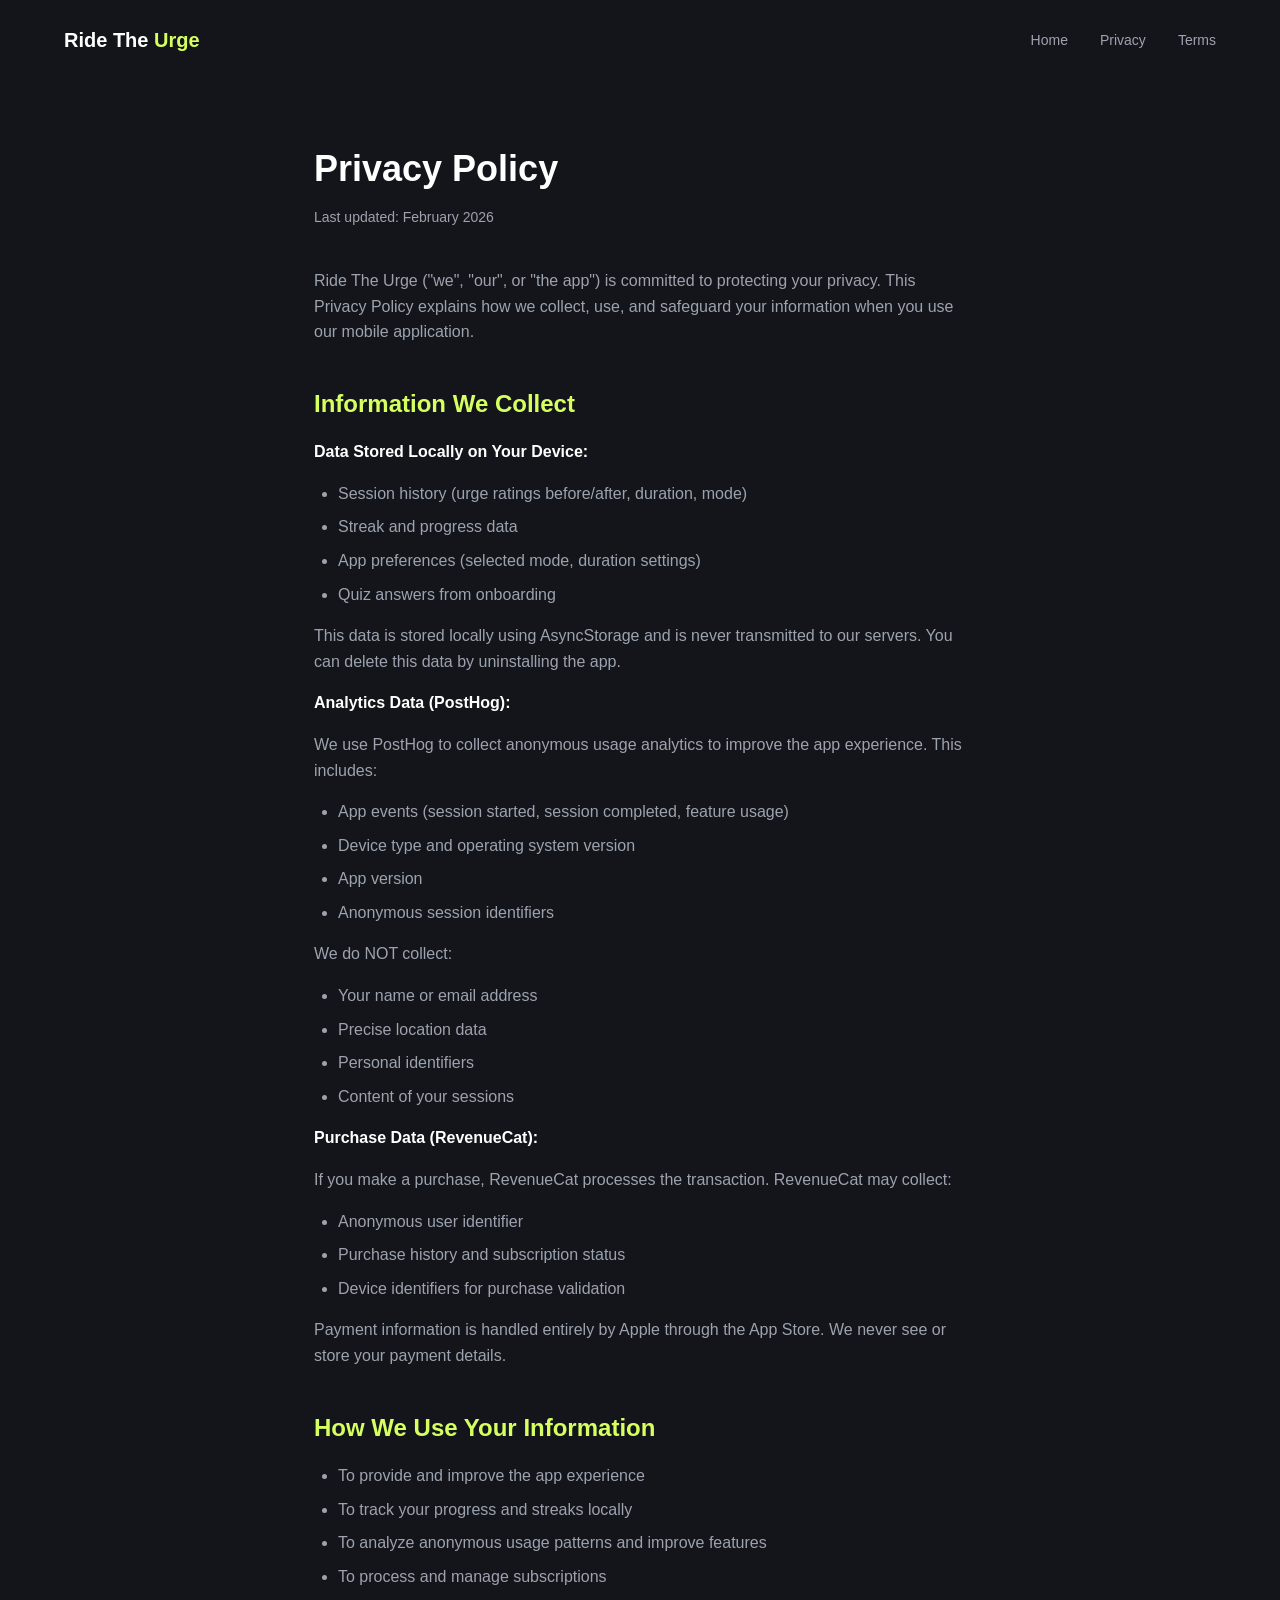
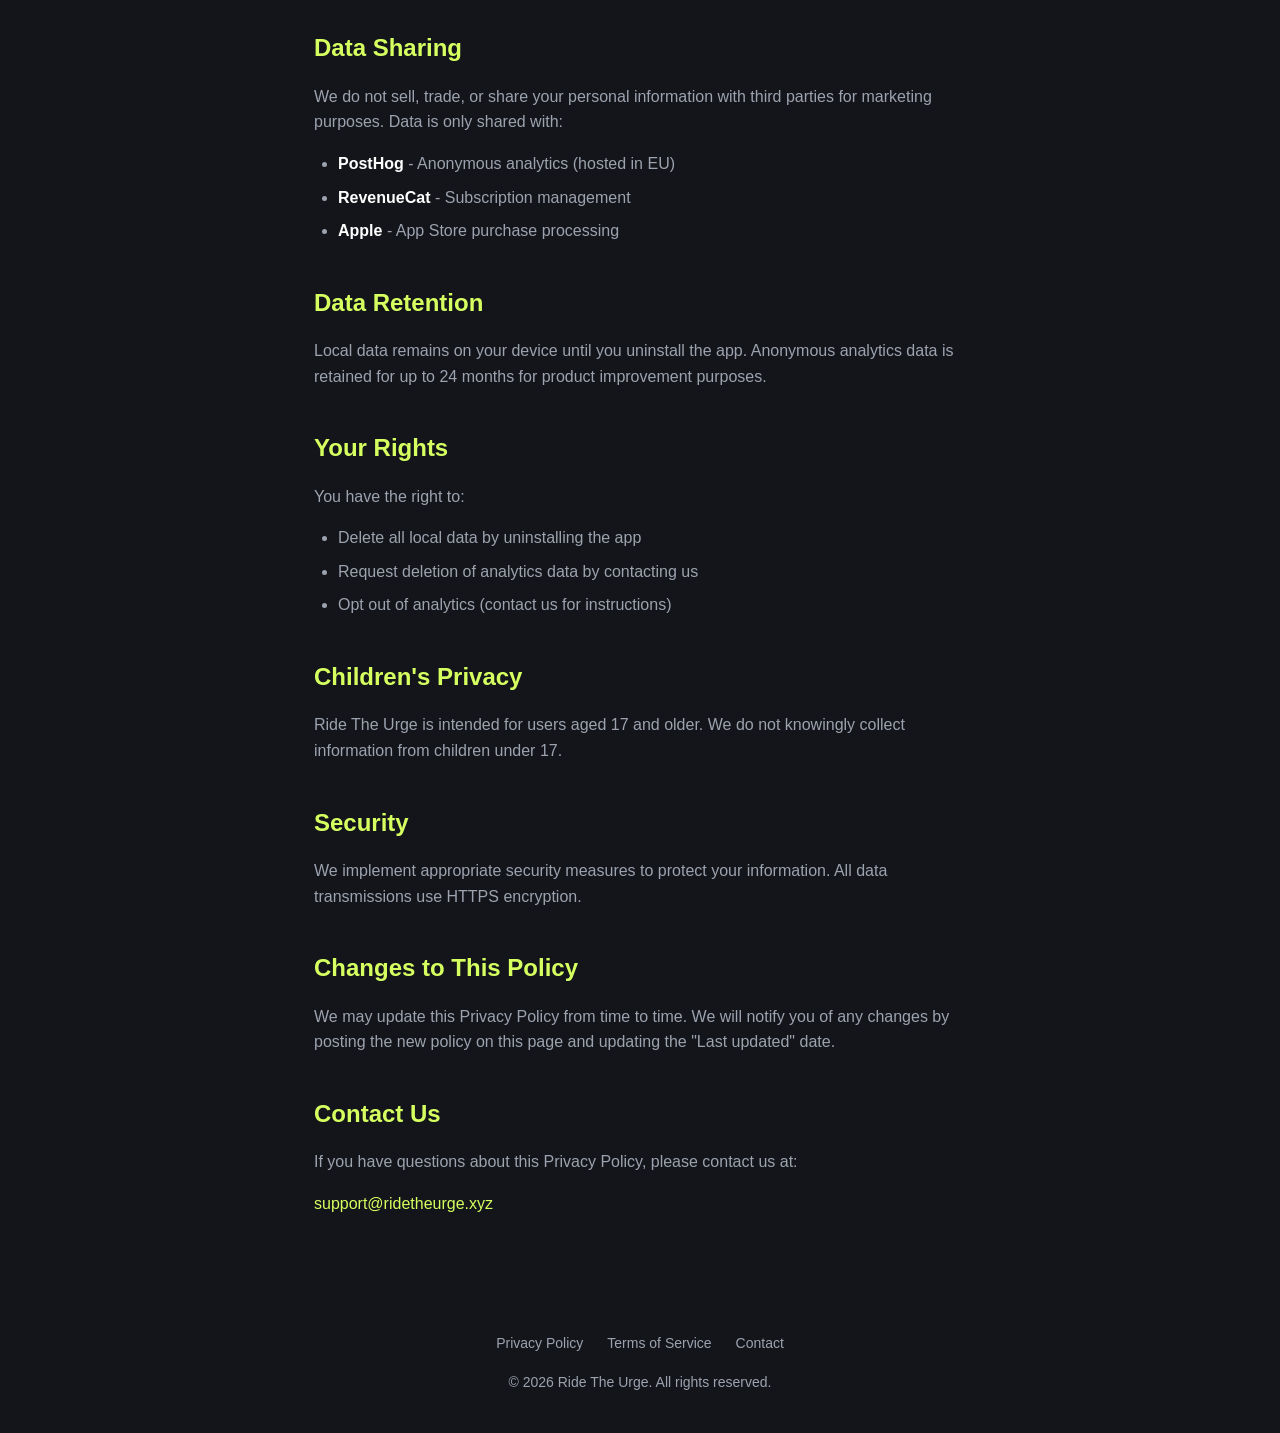
==== privacy.html @ 0838646e "Initial website" ====
<!DOCTYPE html>
<html lang="en">
<head>
  <meta charset="UTF-8">
  <meta name="viewport" content="width=device-width, initial-scale=1.0">
  <title>Privacy Policy - Ride The Urge</title>
  <meta name="description" content="Privacy Policy for Ride The Urge mobile application.">
  <link rel="stylesheet" href="style.css">
  <link rel="icon" type="image/png" href="favicon.png">
</head>
<body>
  <nav>
    <a href="index.html" class="logo">Ride The <span>Urge</span></a>
    <ul>
      <li><a href="index.html">Home</a></li>
      <li><a href="privacy.html">Privacy</a></li>
      <li><a href="terms.html">Terms</a></li>
    </ul>
  </nav>

  <section class="legal">
    <h1>Privacy Policy</h1>
    <p class="updated">Last updated: February 2026</p>

    <p>Ride The Urge ("we", "our", or "the app") is committed to protecting your privacy. This Privacy Policy explains how we collect, use, and safeguard your information when you use our mobile application.</p>

    <h2>Information We Collect</h2>

    <p><strong>Data Stored Locally on Your Device:</strong></p>
    <ul>
      <li>Session history (urge ratings before/after, duration, mode)</li>
      <li>Streak and progress data</li>
      <li>App preferences (selected mode, duration settings)</li>
      <li>Quiz answers from onboarding</li>
    </ul>
    <p>This data is stored locally using AsyncStorage and is never transmitted to our servers. You can delete this data by uninstalling the app.</p>

    <p><strong>Analytics Data (PostHog):</strong></p>
    <p>We use PostHog to collect anonymous usage analytics to improve the app experience. This includes:</p>
    <ul>
      <li>App events (session started, session completed, feature usage)</li>
      <li>Device type and operating system version</li>
      <li>App version</li>
      <li>Anonymous session identifiers</li>
    </ul>
    <p>We do NOT collect:</p>
    <ul>
      <li>Your name or email address</li>
      <li>Precise location data</li>
      <li>Personal identifiers</li>
      <li>Content of your sessions</li>
    </ul>

    <p><strong>Purchase Data (RevenueCat):</strong></p>
    <p>If you make a purchase, RevenueCat processes the transaction. RevenueCat may collect:</p>
    <ul>
      <li>Anonymous user identifier</li>
      <li>Purchase history and subscription status</li>
      <li>Device identifiers for purchase validation</li>
    </ul>
    <p>Payment information is handled entirely by Apple through the App Store. We never see or store your payment details.</p>

    <h2>How We Use Your Information</h2>
    <ul>
      <li>To provide and improve the app experience</li>
      <li>To track your progress and streaks locally</li>
      <li>To analyze anonymous usage patterns and improve features</li>
      <li>To process and manage subscriptions</li>
    </ul>

    <h2>Data Sharing</h2>
    <p>We do not sell, trade, or share your personal information with third parties for marketing purposes. Data is only shared with:</p>
    <ul>
      <li><strong>PostHog</strong> - Anonymous analytics (hosted in EU)</li>
      <li><strong>RevenueCat</strong> - Subscription management</li>
      <li><strong>Apple</strong> - App Store purchase processing</li>
    </ul>

    <h2>Data Retention</h2>
    <p>Local data remains on your device until you uninstall the app. Anonymous analytics data is retained for up to 24 months for product improvement purposes.</p>

    <h2>Your Rights</h2>
    <p>You have the right to:</p>
    <ul>
      <li>Delete all local data by uninstalling the app</li>
      <li>Request deletion of analytics data by contacting us</li>
      <li>Opt out of analytics (contact us for instructions)</li>
    </ul>

    <h2>Children's Privacy</h2>
    <p>Ride The Urge is intended for users aged 17 and older. We do not knowingly collect information from children under 17.</p>

    <h2>Security</h2>
    <p>We implement appropriate security measures to protect your information. All data transmissions use HTTPS encryption.</p>

    <h2>Changes to This Policy</h2>
    <p>We may update this Privacy Policy from time to time. We will notify you of any changes by posting the new policy on this page and updating the "Last updated" date.</p>

    <h2>Contact Us</h2>
    <p>If you have questions about this Privacy Policy, please contact us at:</p>
    <p><a href="mailto:support@ridetheurge.xyz">support@ridetheurge.xyz</a></p>
  </section>

  <footer>
    <div class="links">
      <a href="privacy.html">Privacy Policy</a>
      <a href="terms.html">Terms of Service</a>
      <a href="mailto:support@ridetheurge.xyz">Contact</a>
    </div>
    <p>&copy; 2026 Ride The Urge. All rights reserved.</p>
  </footer>
</body>
</html>
---- style.css ----
* {
  margin: 0;
  padding: 0;
  box-sizing: border-box;
}

:root {
  --bg: #13151A;
  --surface: #1E2028;
  --surface-light: #2D2E37;
  --text: #FFFFFF;
  --text-secondary: #9CA3AF;
  --primary: #D6FF60;
  --primary-fg: #13151A;
}

body {
  font-family: -apple-system, BlinkMacSystemFont, 'Segoe UI', Roboto, Oxygen, Ubuntu, sans-serif;
  background-color: var(--bg);
  color: var(--text);
  line-height: 1.6;
  min-height: 100vh;
}

a {
  color: var(--primary);
  text-decoration: none;
}

a:hover {
  text-decoration: underline;
}

.container {
  max-width: 800px;
  margin: 0 auto;
  padding: 40px 24px;
}

/* Navigation */
nav {
  display: flex;
  justify-content: space-between;
  align-items: center;
  padding: 24px;
  max-width: 1200px;
  margin: 0 auto;
}

.logo {
  font-size: 20px;
  font-weight: 700;
  color: var(--text);
}

.logo span {
  color: var(--primary);
}

nav ul {
  display: flex;
  list-style: none;
  gap: 32px;
}

nav ul a {
  color: var(--text-secondary);
  font-size: 14px;
  transition: color 0.2s;
}

nav ul a:hover {
  color: var(--text);
  text-decoration: none;
}

/* Hero Section */
.hero {
  text-align: center;
  padding: 80px 24px 60px;
  max-width: 700px;
  margin: 0 auto;
}

.hero h1 {
  font-size: 48px;
  font-weight: 700;
  margin-bottom: 24px;
  line-height: 1.2;
}

.hero h1 span {
  color: var(--primary);
}

.hero p {
  font-size: 20px;
  color: var(--text-secondary);
  margin-bottom: 40px;
}

.cta-button {
  display: inline-block;
  background-color: var(--primary);
  color: var(--primary-fg);
  padding: 16px 40px;
  border-radius: 100px;
  font-size: 18px;
  font-weight: 600;
  transition: transform 0.2s, box-shadow 0.2s;
}

.cta-button:hover {
  transform: translateY(-2px);
  box-shadow: 0 8px 30px rgba(214, 255, 96, 0.3);
  text-decoration: none;
}

/* Features */
.features {
  padding: 60px 24px;
  max-width: 900px;
  margin: 0 auto;
}

.features h2 {
  text-align: center;
  font-size: 32px;
  margin-bottom: 48px;
}

.features-grid {
  display: grid;
  grid-template-columns: repeat(auto-fit, minmax(250px, 1fr));
  gap: 24px;
}

.feature-card {
  background: var(--surface);
  border-radius: 16px;
  padding: 32px;
}

.feature-icon {
  font-size: 32px;
  margin-bottom: 16px;
}

.feature-card h3 {
  font-size: 20px;
  margin-bottom: 12px;
}

.feature-card p {
  color: var(--text-secondary);
  font-size: 15px;
}

/* How it works */
.how-it-works {
  padding: 60px 24px;
  max-width: 700px;
  margin: 0 auto;
  text-align: center;
}

.how-it-works h2 {
  font-size: 32px;
  margin-bottom: 16px;
}

.how-it-works > p {
  color: var(--text-secondary);
  margin-bottom: 48px;
  font-size: 18px;
}

.steps {
  display: flex;
  flex-direction: column;
  gap: 24px;
}

.step {
  display: flex;
  align-items: center;
  gap: 24px;
  text-align: left;
  background: var(--surface);
  padding: 24px;
  border-radius: 16px;
}

.step-number {
  width: 48px;
  height: 48px;
  background: var(--primary);
  color: var(--primary-fg);
  border-radius: 50%;
  display: flex;
  align-items: center;
  justify-content: center;
  font-weight: 700;
  font-size: 20px;
  flex-shrink: 0;
}

.step h3 {
  font-size: 18px;
  margin-bottom: 4px;
}

.step p {
  color: var(--text-secondary);
  font-size: 14px;
}

/* CTA Section */
.cta-section {
  text-align: center;
  padding: 80px 24px;
  background: var(--surface);
  margin-top: 60px;
}

.cta-section h2 {
  font-size: 36px;
  margin-bottom: 16px;
}

.cta-section p {
  color: var(--text-secondary);
  margin-bottom: 32px;
  font-size: 18px;
}

/* Footer */
footer {
  padding: 40px 24px;
  text-align: center;
  color: var(--text-secondary);
  font-size: 14px;
}

footer .links {
  margin-bottom: 16px;
  display: flex;
  justify-content: center;
  gap: 24px;
}

footer .links a {
  color: var(--text-secondary);
}

footer .links a:hover {
  color: var(--text);
}

/* Legal Pages */
.legal {
  padding: 60px 24px;
  max-width: 700px;
  margin: 0 auto;
}

.legal h1 {
  font-size: 36px;
  margin-bottom: 8px;
}

.legal .updated {
  color: var(--text-secondary);
  margin-bottom: 40px;
  font-size: 14px;
}

.legal h2 {
  font-size: 24px;
  margin-top: 40px;
  margin-bottom: 16px;
  color: var(--primary);
}

.legal p, .legal ul {
  color: var(--text-secondary);
  margin-bottom: 16px;
}

.legal ul {
  padding-left: 24px;
}

.legal li {
  margin-bottom: 8px;
}

.legal strong {
  color: var(--text);
}

/* Responsive */
@media (max-width: 600px) {
  .hero h1 {
    font-size: 32px;
  }

  .hero p {
    font-size: 16px;
  }

  nav ul {
    gap: 16px;
  }

  nav ul a {
    font-size: 12px;
  }

  .features h2, .how-it-works h2, .cta-section h2 {
    font-size: 24px;
  }
}
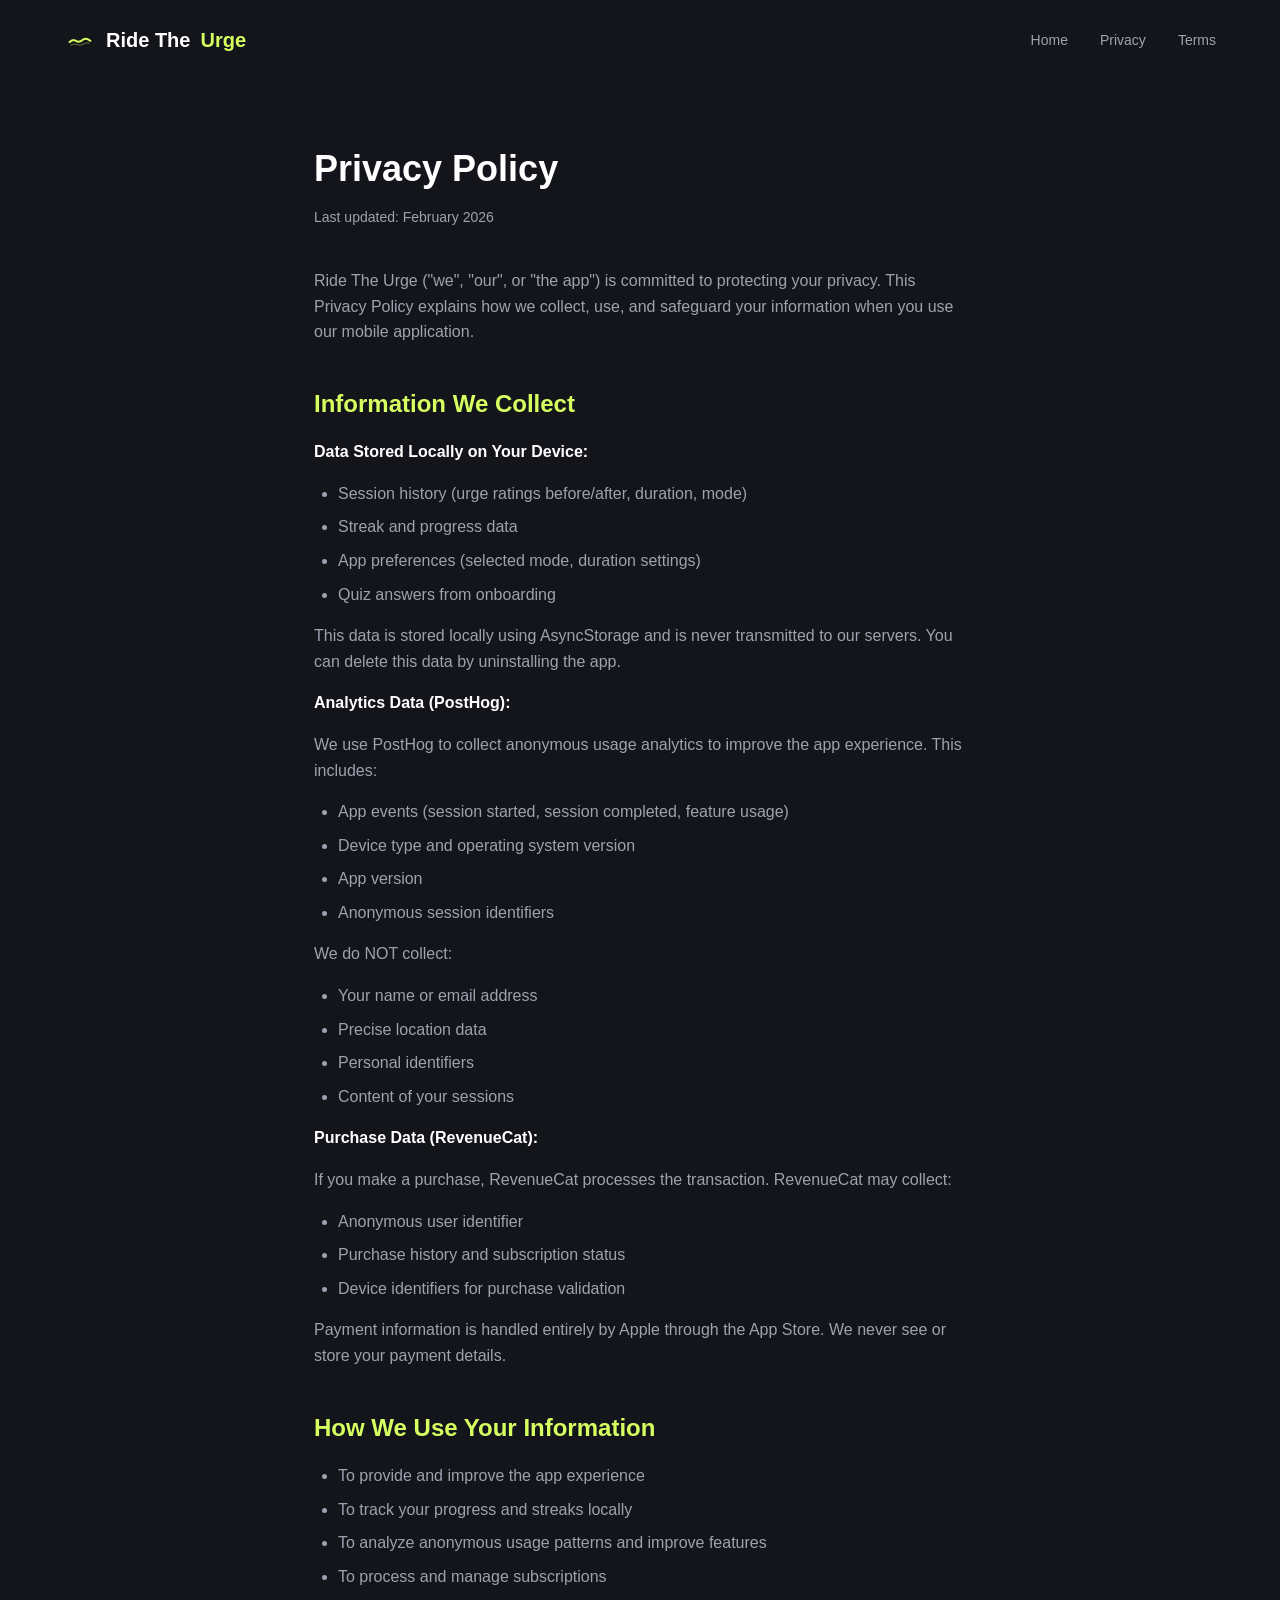
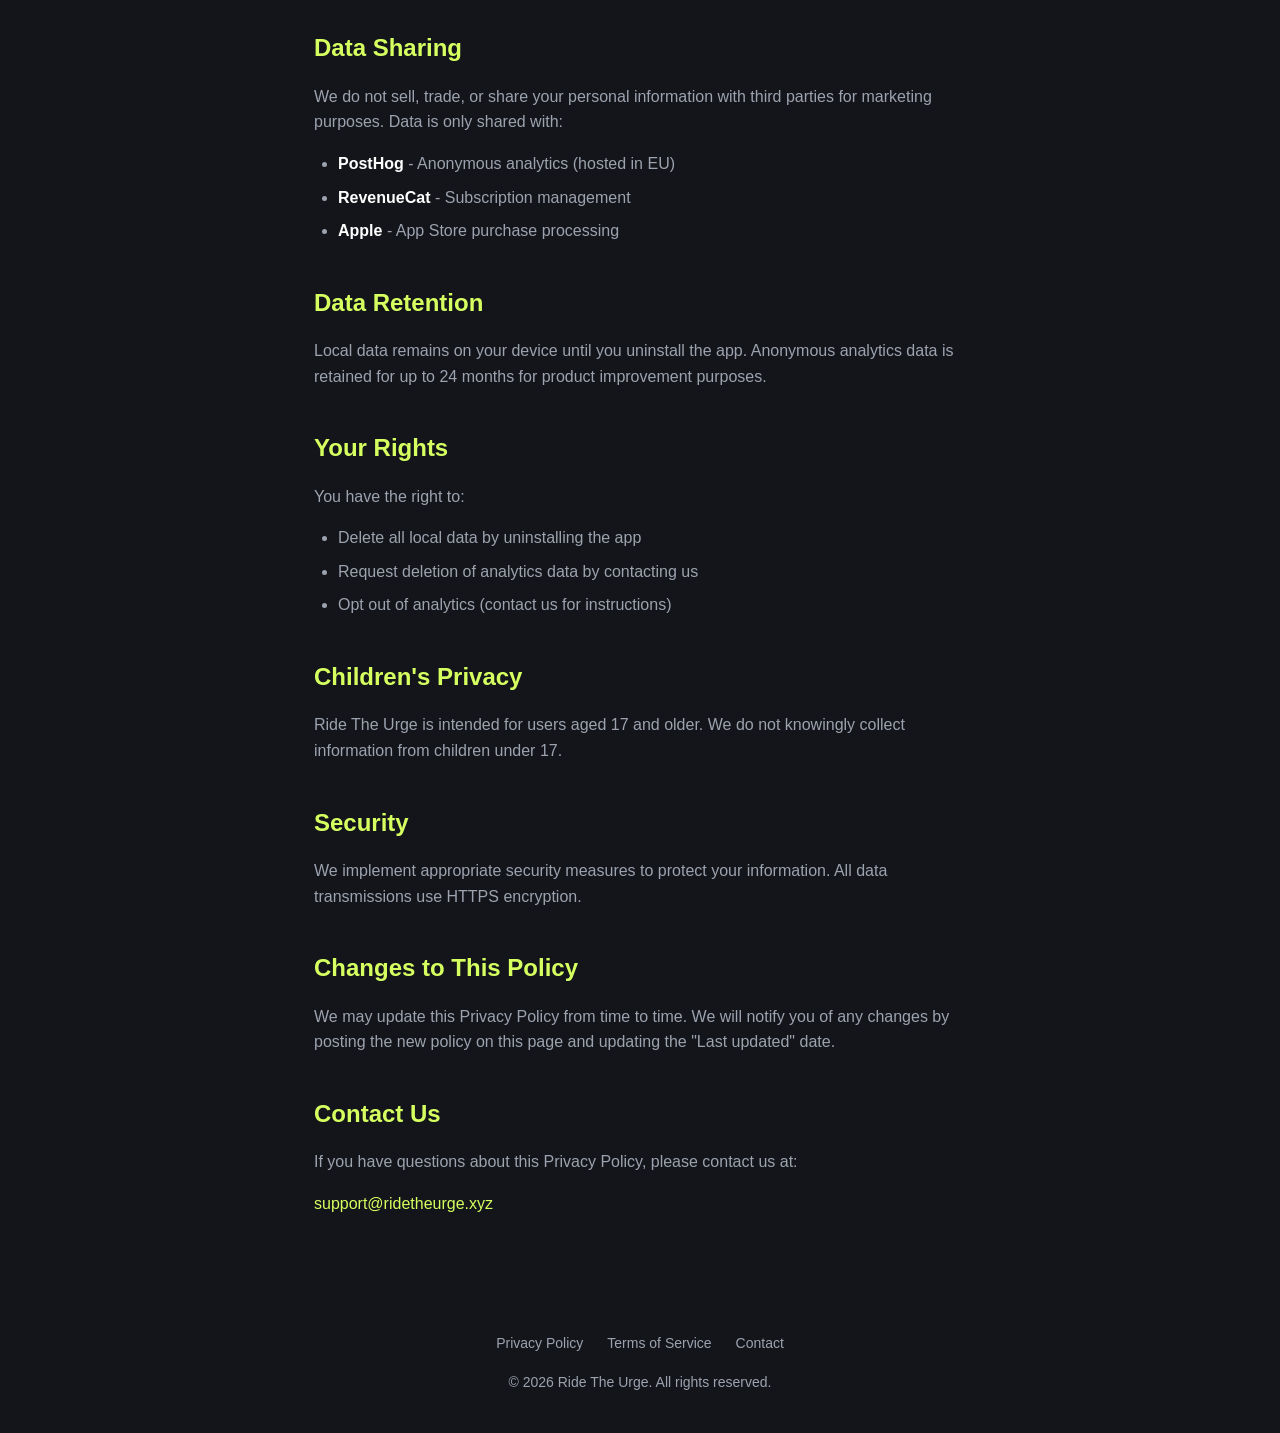
==== commit 88a6e061: "Add app logo to website" ====
--- a/privacy.html
+++ b/privacy.html
@@ -10,7 +10,7 @@
 </head>
 <body>
   <nav>
-    <a href="index.html" class="logo">Ride The <span>Urge</span></a>
+    <a href="index.html" class="logo"><img src="favicon.png" alt="Logo" class="logo-icon">Ride The <span>Urge</span></a>
     <ul>
       <li><a href="index.html">Home</a></li>
       <li><a href="privacy.html">Privacy</a></li>
--- a/style.css
+++ b/style.css
@@ -51,6 +51,15 @@
   font-size: 20px;
   font-weight: 700;
   color: var(--text);
+  display: flex;
+  align-items: center;
+  gap: 10px;
+}
+
+.logo-icon {
+  width: 32px;
+  height: 32px;
+  border-radius: 8px;
 }
 
 .logo span {
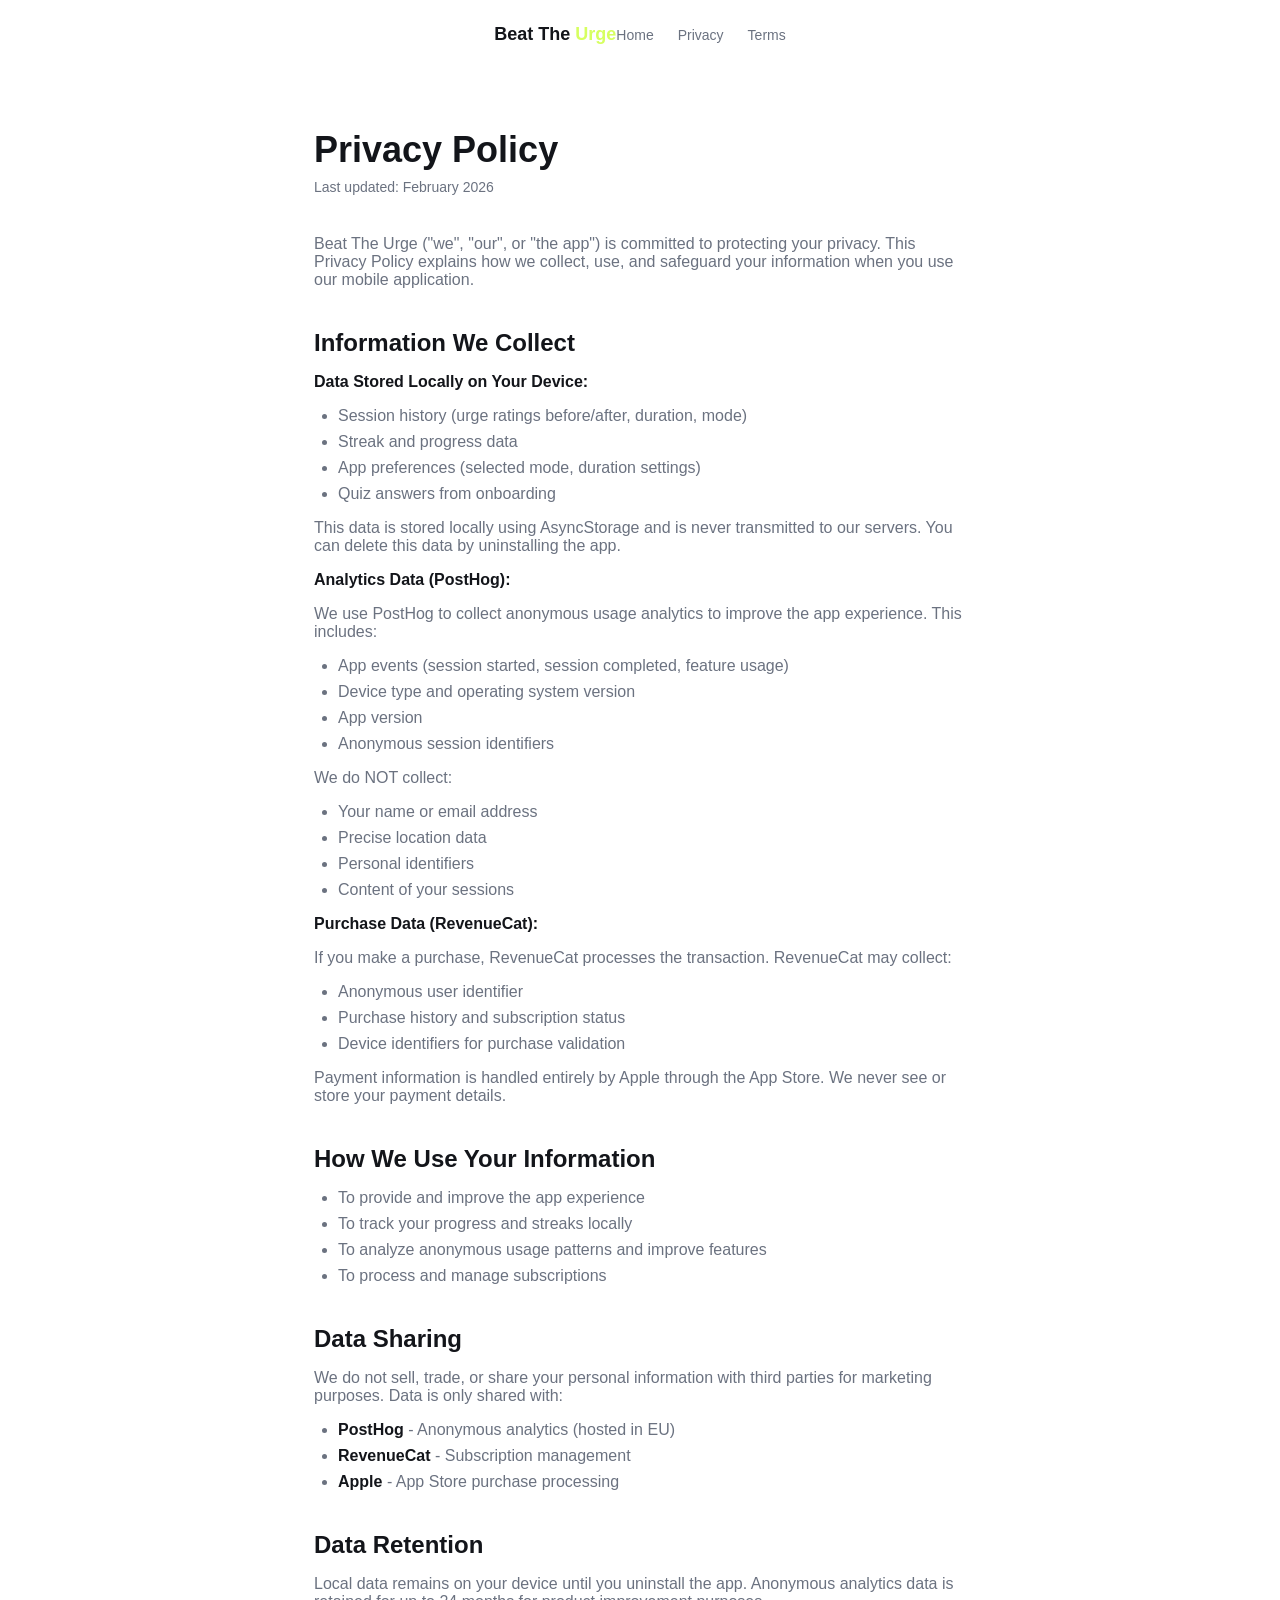
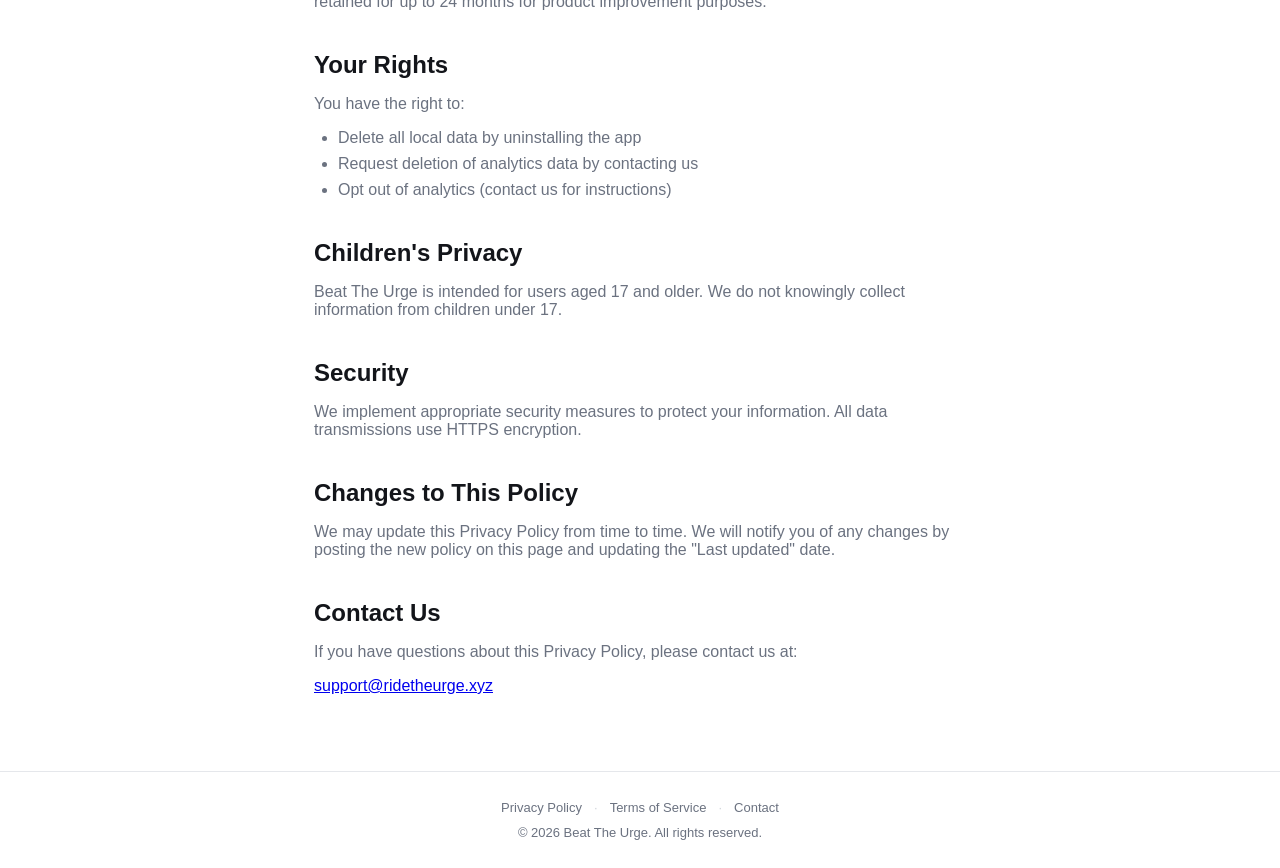
==== commit d07734c2: "Remove lime block, restore terms.html, fix legal pages branding - Remove lime background block behin" ====
--- a/privacy.html
+++ b/privacy.html
@@ -3,26 +3,26 @@
 <head>
   <meta charset="UTF-8">
   <meta name="viewport" content="width=device-width, initial-scale=1.0">
-  <title>Privacy Policy - Ride The Urge</title>
-  <meta name="description" content="Privacy Policy for Ride The Urge mobile application.">
+  <title>Privacy Policy - Beat The Urge</title>
+  <meta name="description" content="Privacy Policy for Beat The Urge mobile application.">
   <link rel="stylesheet" href="style.css">
   <link rel="icon" type="image/png" href="favicon.png">
 </head>
 <body>
-  <nav>
-    <a href="index.html" class="logo"><img src="favicon.png" alt="Logo" class="logo-icon">Ride The <span>Urge</span></a>
-    <ul>
-      <li><a href="index.html">Home</a></li>
-      <li><a href="privacy.html">Privacy</a></li>
-      <li><a href="terms.html">Terms</a></li>
-    </ul>
+  <nav class="legal-nav">
+    <a href="index.html" class="logo">Beat The <span>Urge</span></a>
+    <div class="nav-links">
+      <a href="index.html">Home</a>
+      <a href="privacy.html">Privacy</a>
+      <a href="terms.html">Terms</a>
+    </div>
   </nav>
 
   <section class="legal">
     <h1>Privacy Policy</h1>
     <p class="updated">Last updated: February 2026</p>
 
-    <p>Ride The Urge ("we", "our", or "the app") is committed to protecting your privacy. This Privacy Policy explains how we collect, use, and safeguard your information when you use our mobile application.</p>
+    <p>Beat The Urge ("we", "our", or "the app") is committed to protecting your privacy. This Privacy Policy explains how we collect, use, and safeguard your information when you use our mobile application.</p>
 
     <h2>Information We Collect</h2>
 
@@ -88,7 +88,7 @@
     </ul>
 
     <h2>Children's Privacy</h2>
-    <p>Ride The Urge is intended for users aged 17 and older. We do not knowingly collect information from children under 17.</p>
+    <p>Beat The Urge is intended for users aged 17 and older. We do not knowingly collect information from children under 17.</p>
 
     <h2>Security</h2>
     <p>We implement appropriate security measures to protect your information. All data transmissions use HTTPS encryption.</p>
@@ -102,12 +102,14 @@
   </section>
 
   <footer>
-    <div class="links">
+    <div class="footer-links">
       <a href="privacy.html">Privacy Policy</a>
+      <span class="dot">&middot;</span>
       <a href="terms.html">Terms of Service</a>
+      <span class="dot">&middot;</span>
       <a href="mailto:support@ridetheurge.xyz">Contact</a>
     </div>
-    <p>&copy; 2026 Ride The Urge. All rights reserved.</p>
+    <p>&copy; 2026 Beat The Urge. All rights reserved.</p>
   </footer>
 </body>
 </html>
--- a/style.css
+++ b/style.css
@@ -5,264 +5,220 @@
 }
 
 :root {
-  --bg: #13151A;
-  --surface: #1E2028;
-  --surface-light: #2D2E37;
-  --text: #FFFFFF;
-  --text-secondary: #9CA3AF;
+  --bg: #FFFFFF;
+  --text: #13151A;
+  --text-secondary: #6B7280;
   --primary: #D6FF60;
   --primary-fg: #13151A;
+  --app-bg: #13151A;
 }
 
 body {
-  font-family: -apple-system, BlinkMacSystemFont, 'Segoe UI', Roboto, Oxygen, Ubuntu, sans-serif;
+  font-family: -apple-system, BlinkMacSystemFont, 'SF Pro Display', 'Segoe UI', Roboto, sans-serif;
   background-color: var(--bg);
   color: var(--text);
-  line-height: 1.6;
   min-height: 100vh;
-}
-
-a {
+  display: flex;
+  flex-direction: column;
+}
+
+/* Hero — full viewport, two columns */
+.hero {
+  flex: 1;
+  display: flex;
+  align-items: center;
+  justify-content: space-between;
+  padding: 80px 0 80px 80px;
+  gap: 60px;
+  max-width: 100%;
+  margin: 0 auto;
+  min-height: calc(100vh - 80px);
+  overflow: hidden;
+}
+
+.hero-content {
+  flex: 1;
+  max-width: 540px;
+}
+
+.hero-content h1 {
+  font-size: 76px;
+  font-weight: 700;
+  line-height: 1.05;
+  letter-spacing: -2px;
+  margin-bottom: 28px;
+  color: var(--text);
+}
+
+.hero-content h1 span {
   color: var(--primary);
+}
+
+.subtitle {
+  font-size: 21px;
+  color: var(--text-secondary);
+  line-height: 1.5;
+  margin-bottom: 44px;
+  max-width: 380px;
+}
+
+.app-store-badge img {
+  height: 52px;
+  transition: transform 0.2s;
+  border-radius: 0;
+}
+
+.app-store-badge:hover img {
+  transform: translateY(-2px);
+}
+
+/* Phone mockup — right side, no background block */
+.hero-phone {
+  position: relative;
+  flex-shrink: 0;
+  margin-right: 80px;
+}
+
+.phone-bg {
+  display: none;
+}
+
+.phone-frame {
+  position: relative;
+  width: 280px;
+  height: 570px;
+  background: var(--app-bg);
+  border-radius: 40px;
+  overflow: hidden;
+  box-shadow: 0 30px 80px rgba(0, 0, 0, 0.18);
+  border: 6px solid #2a2a2a;
+}
+
+.phone-screenshot {
+  width: 100%;
+  height: 100%;
+  object-fit: cover;
+}
+
+/* Footer */
+footer {
+  padding: 28px 24px;
+  text-align: center;
+  color: var(--text-secondary);
+  font-size: 13px;
+  border-top: 1px solid #E5E7EB;
+}
+
+.footer-links {
+  margin-bottom: 10px;
+  display: flex;
+  justify-content: center;
+  align-items: center;
+  gap: 12px;
+}
+
+.footer-links a {
+  color: var(--text-secondary);
   text-decoration: none;
-}
-
-a:hover {
-  text-decoration: underline;
-}
-
-.container {
+  transition: color 0.2s;
+}
+
+.footer-links a:hover {
+  color: var(--text);
+}
+
+.dot {
+  color: #D1D5DB;
+}
+
+/* Responsive */
+@media (max-width: 900px) {
+  .hero {
+    flex-direction: column;
+    padding: 60px 32px;
+    gap: 60px;
+    text-align: center;
+    min-height: auto;
+  }
+
+  .hero-content {
+    max-width: 100%;
+  }
+
+  .hero-content h1 {
+    font-size: 48px;
+    letter-spacing: -1px;
+  }
+
+  .subtitle {
+    max-width: 100%;
+    margin-left: auto;
+    margin-right: auto;
+  }
+
+  .hero-phone {
+    margin-right: 0;
+  }
+
+  .phone-frame {
+    width: 240px;
+    height: 490px;
+  }
+}
+
+@media (max-width: 480px) {
+  .hero {
+    padding: 40px 20px;
+    gap: 40px;
+  }
+
+  .hero-content h1 {
+    font-size: 38px;
+  }
+
+  .subtitle {
+    font-size: 17px;
+  }
+
+  .phone-frame {
+    width: 220px;
+    height: 450px;
+  }
+}
+
+/* Legal nav */
+.legal-nav {
+  display: flex;
+  justify-content: space-between;
+  align-items: center;
+  padding: 24px 40px;
   max-width: 800px;
   margin: 0 auto;
-  padding: 40px 24px;
-}
-
-/* Navigation */
-nav {
-  display: flex;
-  justify-content: space-between;
-  align-items: center;
-  padding: 24px;
-  max-width: 1200px;
-  margin: 0 auto;
-}
-
-.logo {
-  font-size: 20px;
+}
+
+.legal-nav .logo {
+  font-size: 18px;
   font-weight: 700;
   color: var(--text);
-  display: flex;
-  align-items: center;
-  gap: 10px;
-}
-
-.logo-icon {
-  width: 32px;
-  height: 32px;
-  border-radius: 8px;
-}
-
-.logo span {
+  text-decoration: none;
+}
+
+.legal-nav .logo span {
   color: var(--primary);
 }
 
-nav ul {
-  display: flex;
-  list-style: none;
-  gap: 32px;
-}
-
-nav ul a {
-  color: var(--text-secondary);
+.nav-links {
+  display: flex;
+  gap: 24px;
+}
+
+.nav-links a {
+  color: var(--text-secondary);
+  text-decoration: none;
   font-size: 14px;
-  transition: color 0.2s;
-}
-
-nav ul a:hover {
-  color: var(--text);
-  text-decoration: none;
-}
-
-/* Hero Section */
-.hero {
-  text-align: center;
-  padding: 80px 24px 60px;
-  max-width: 700px;
-  margin: 0 auto;
-}
-
-.hero h1 {
-  font-size: 48px;
-  font-weight: 700;
-  margin-bottom: 24px;
-  line-height: 1.2;
-}
-
-.hero h1 span {
-  color: var(--primary);
-}
-
-.hero p {
-  font-size: 20px;
-  color: var(--text-secondary);
-  margin-bottom: 40px;
-}
-
-.cta-button {
-  display: inline-block;
-  background-color: var(--primary);
-  color: var(--primary-fg);
-  padding: 16px 40px;
-  border-radius: 100px;
-  font-size: 18px;
-  font-weight: 600;
-  transition: transform 0.2s, box-shadow 0.2s;
-}
-
-.cta-button:hover {
-  transform: translateY(-2px);
-  box-shadow: 0 8px 30px rgba(214, 255, 96, 0.3);
-  text-decoration: none;
-}
-
-/* Features */
-.features {
-  padding: 60px 24px;
-  max-width: 900px;
-  margin: 0 auto;
-}
-
-.features h2 {
-  text-align: center;
-  font-size: 32px;
-  margin-bottom: 48px;
-}
-
-.features-grid {
-  display: grid;
-  grid-template-columns: repeat(auto-fit, minmax(250px, 1fr));
-  gap: 24px;
-}
-
-.feature-card {
-  background: var(--surface);
-  border-radius: 16px;
-  padding: 32px;
-}
-
-.feature-icon {
-  font-size: 32px;
-  margin-bottom: 16px;
-}
-
-.feature-card h3 {
-  font-size: 20px;
-  margin-bottom: 12px;
-}
-
-.feature-card p {
-  color: var(--text-secondary);
-  font-size: 15px;
-}
-
-/* How it works */
-.how-it-works {
-  padding: 60px 24px;
-  max-width: 700px;
-  margin: 0 auto;
-  text-align: center;
-}
-
-.how-it-works h2 {
-  font-size: 32px;
-  margin-bottom: 16px;
-}
-
-.how-it-works > p {
-  color: var(--text-secondary);
-  margin-bottom: 48px;
-  font-size: 18px;
-}
-
-.steps {
-  display: flex;
-  flex-direction: column;
-  gap: 24px;
-}
-
-.step {
-  display: flex;
-  align-items: center;
-  gap: 24px;
-  text-align: left;
-  background: var(--surface);
-  padding: 24px;
-  border-radius: 16px;
-}
-
-.step-number {
-  width: 48px;
-  height: 48px;
-  background: var(--primary);
-  color: var(--primary-fg);
-  border-radius: 50%;
-  display: flex;
-  align-items: center;
-  justify-content: center;
-  font-weight: 700;
-  font-size: 20px;
-  flex-shrink: 0;
-}
-
-.step h3 {
-  font-size: 18px;
-  margin-bottom: 4px;
-}
-
-.step p {
-  color: var(--text-secondary);
-  font-size: 14px;
-}
-
-/* CTA Section */
-.cta-section {
-  text-align: center;
-  padding: 80px 24px;
-  background: var(--surface);
-  margin-top: 60px;
-}
-
-.cta-section h2 {
-  font-size: 36px;
-  margin-bottom: 16px;
-}
-
-.cta-section p {
-  color: var(--text-secondary);
-  margin-bottom: 32px;
-  font-size: 18px;
-}
-
-/* Footer */
-footer {
-  padding: 40px 24px;
-  text-align: center;
-  color: var(--text-secondary);
-  font-size: 14px;
-}
-
-footer .links {
-  margin-bottom: 16px;
-  display: flex;
-  justify-content: center;
-  gap: 24px;
-}
-
-footer .links a {
-  color: var(--text-secondary);
-}
-
-footer .links a:hover {
+}
+
+.nav-links a:hover {
   color: var(--text);
 }
 
@@ -288,7 +244,7 @@
   font-size: 24px;
   margin-top: 40px;
   margin-bottom: 16px;
-  color: var(--primary);
+  color: var(--text);
 }
 
 .legal p, .legal ul {
@@ -307,26 +263,3 @@
 .legal strong {
   color: var(--text);
 }
-
-/* Responsive */
-@media (max-width: 600px) {
-  .hero h1 {
-    font-size: 32px;
-  }
-
-  .hero p {
-    font-size: 16px;
-  }
-
-  nav ul {
-    gap: 16px;
-  }
-
-  nav ul a {
-    font-size: 12px;
-  }
-
-  .features h2, .how-it-works h2, .cta-section h2 {
-    font-size: 24px;
-  }
-}
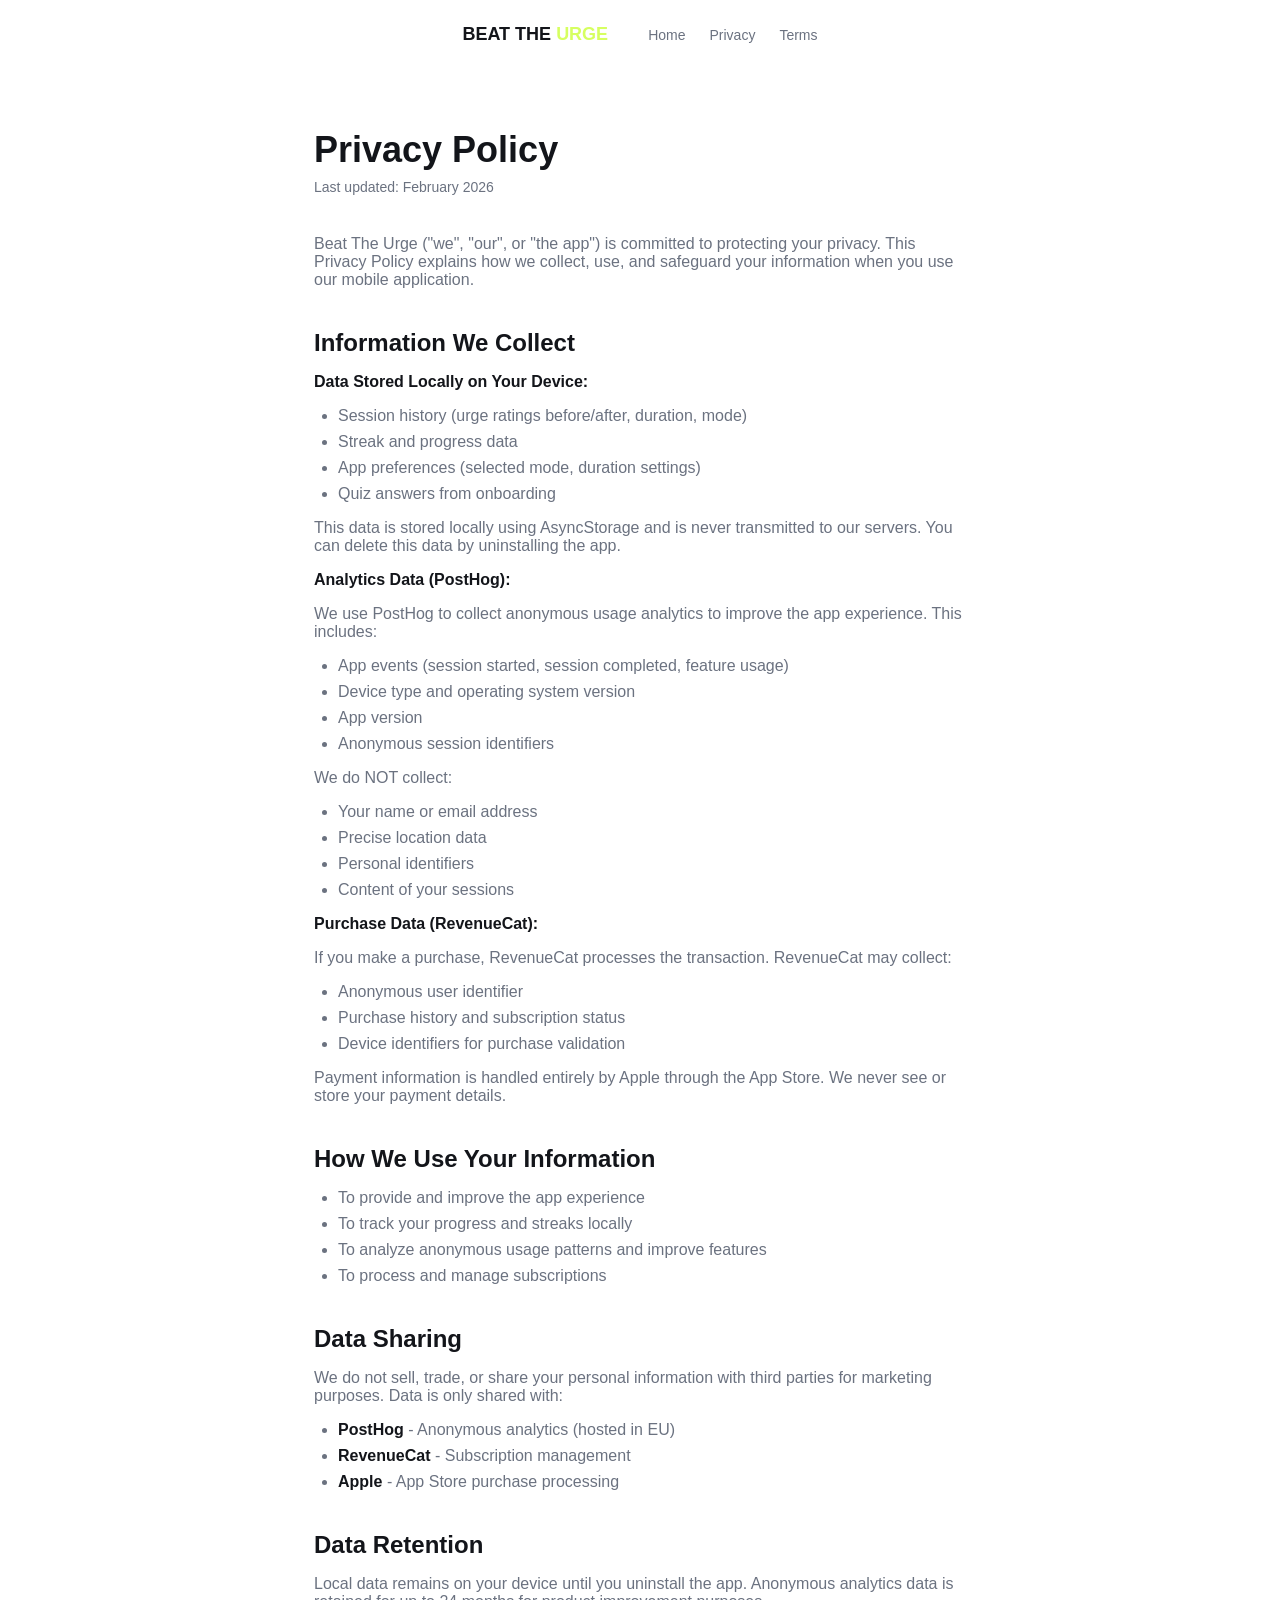
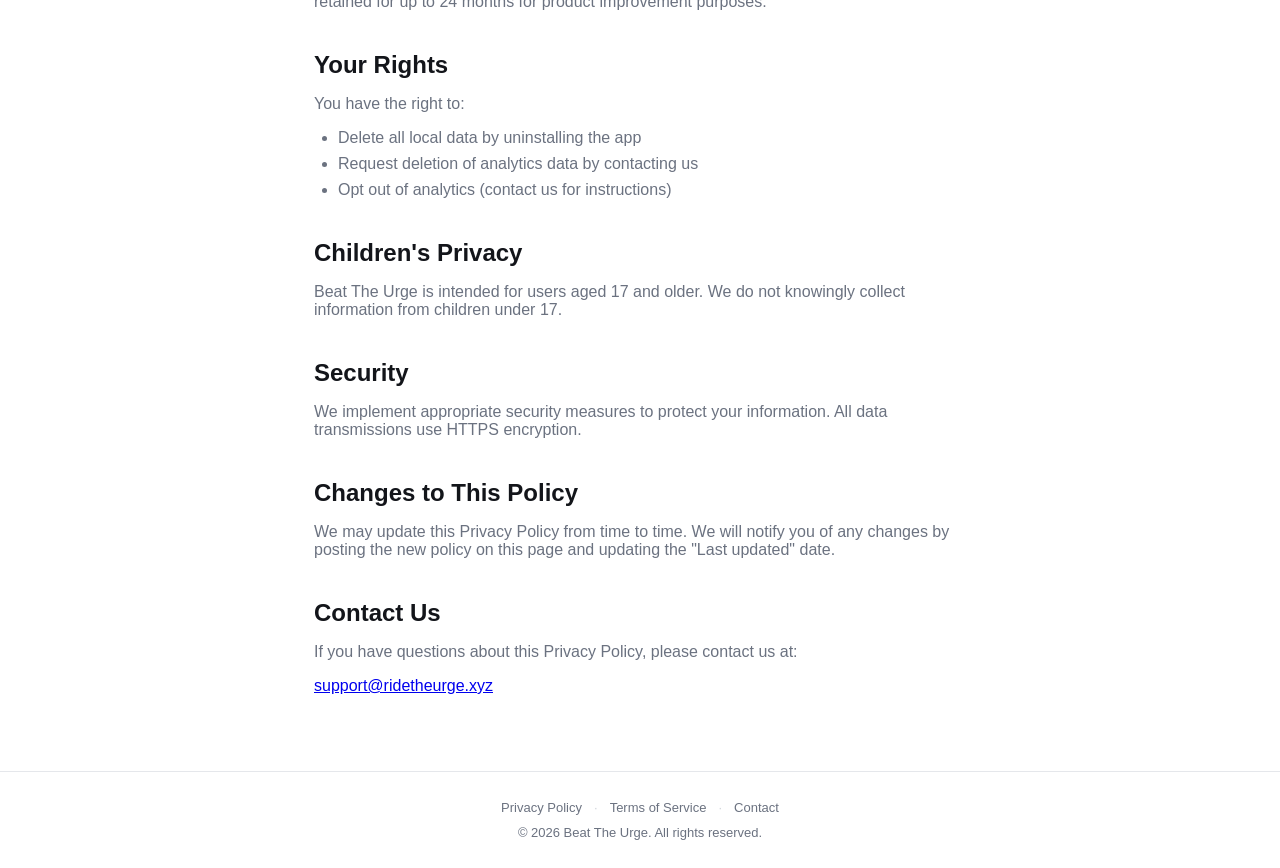
==== commit f290406d: "BEAT THE URGE caps in legal nav + spacing fix" ====
--- a/privacy.html
+++ b/privacy.html
@@ -10,7 +10,7 @@
 </head>
 <body>
   <nav class="legal-nav">
-    <a href="index.html" class="logo">Beat The <span>Urge</span></a>
+    <a href="index.html" class="logo">BEAT THE <span>URGE</span></a>
     <div class="nav-links">
       <a href="index.html">Home</a>
       <a href="privacy.html">Privacy</a>
--- a/style.css
+++ b/style.css
@@ -201,6 +201,7 @@
   font-weight: 700;
   color: var(--text);
   text-decoration: none;
+  margin-right: 40px;
 }
 
 .legal-nav .logo span {
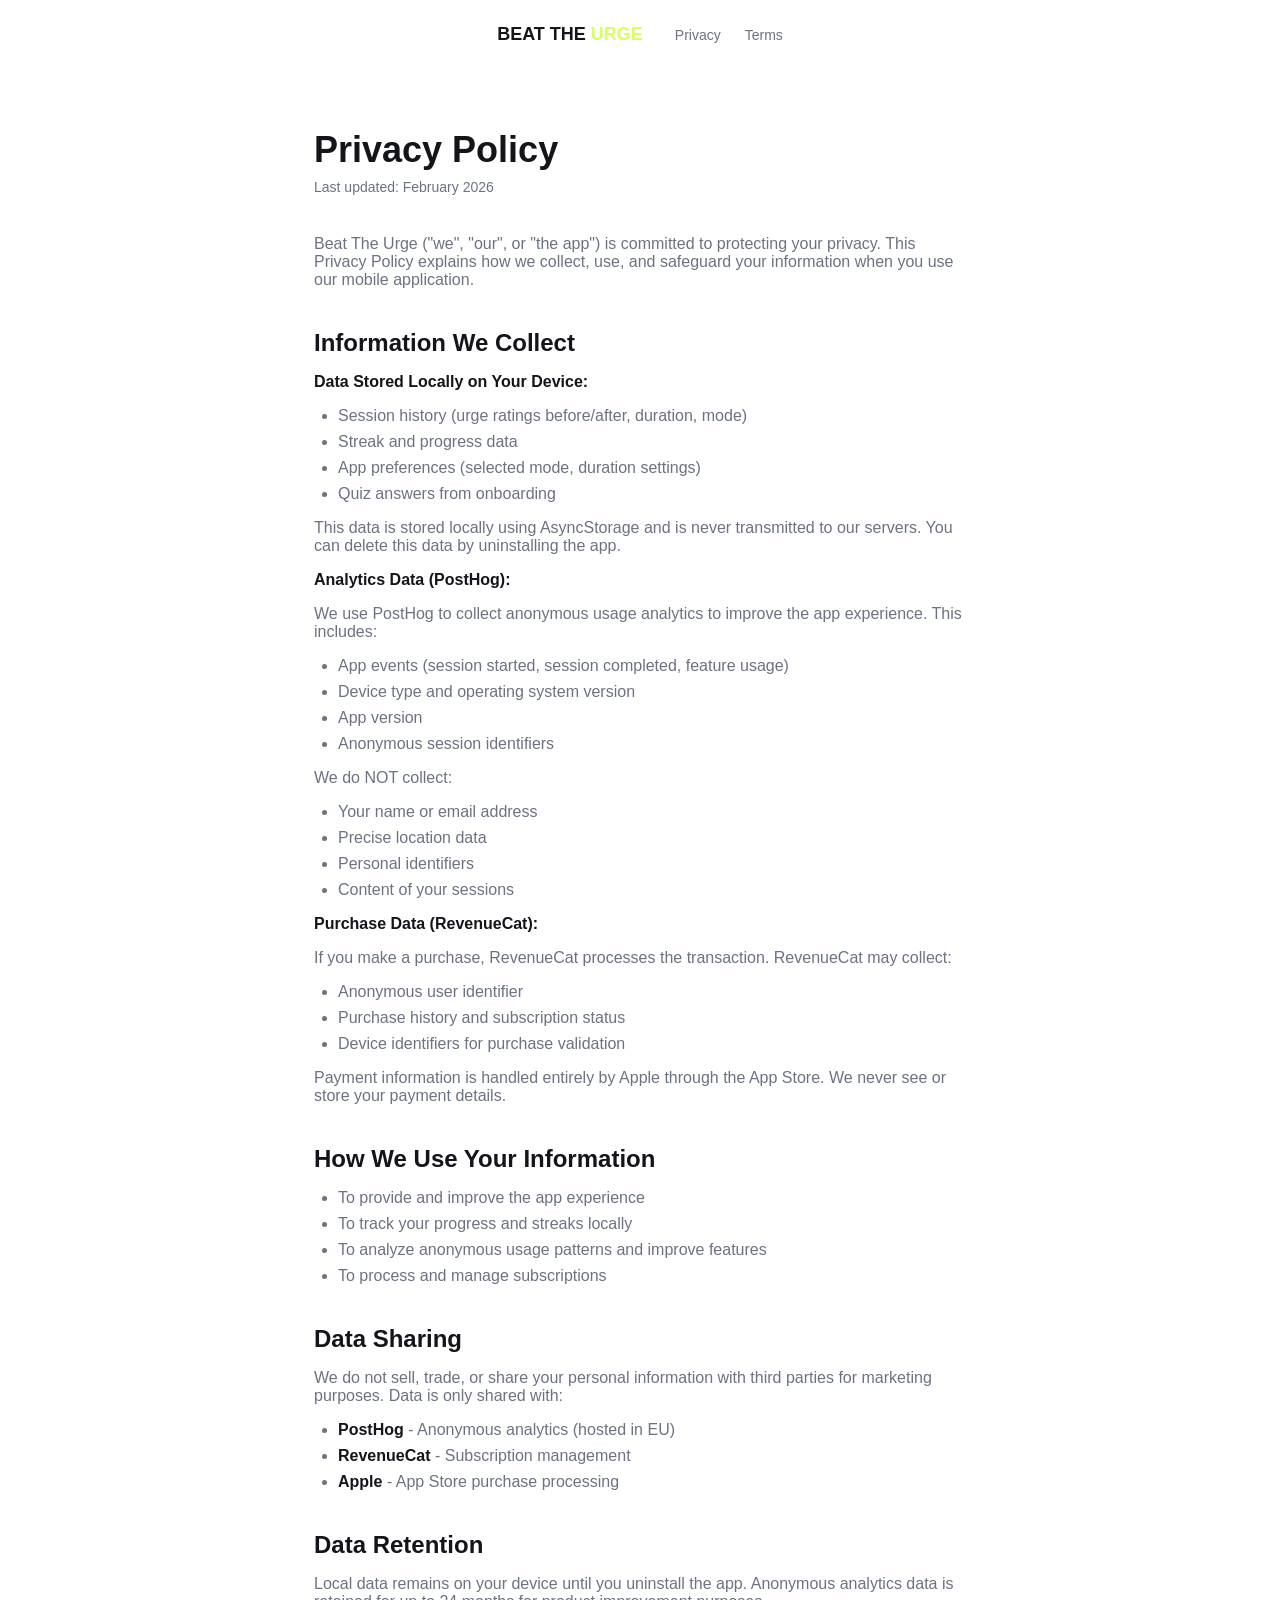
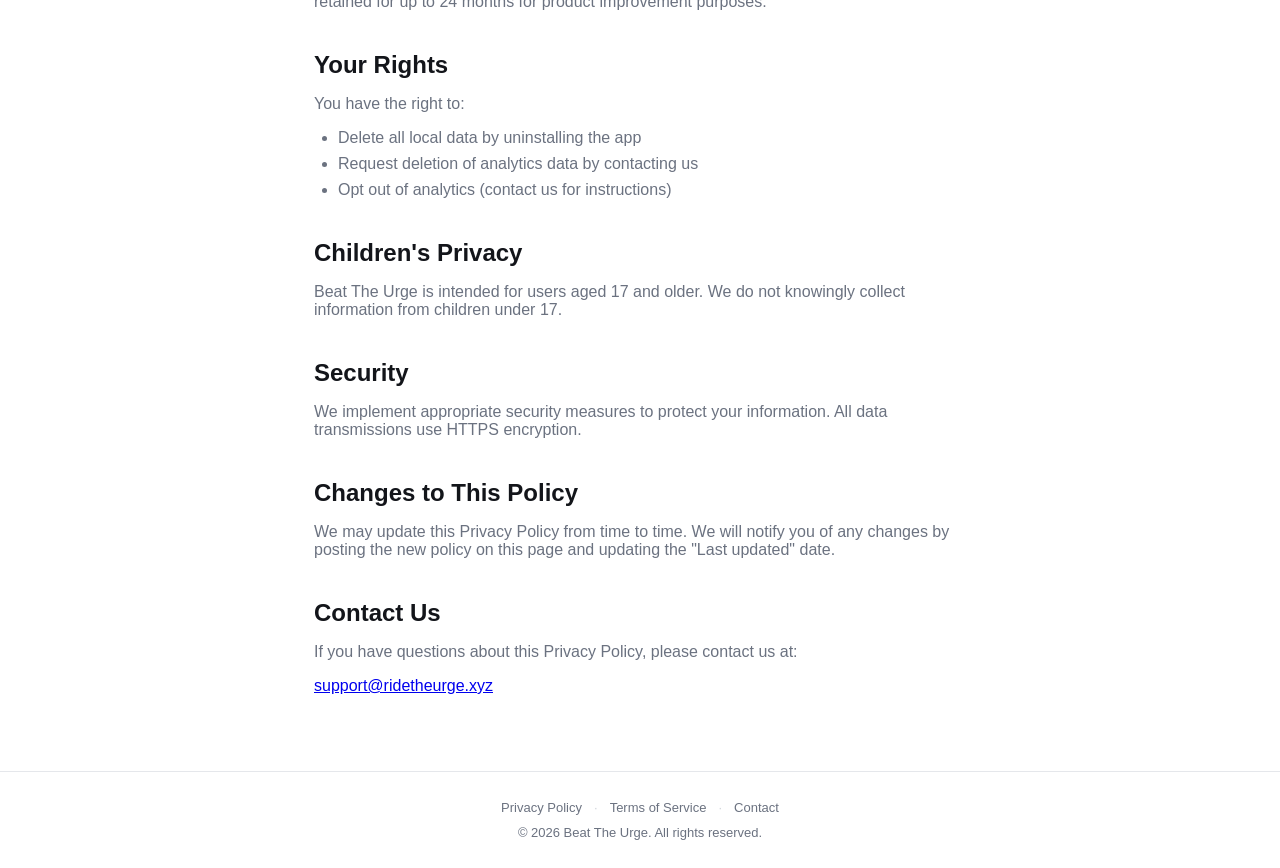
==== commit 8d73fd65: "Remove Home from nav, equal spacing between 3 items" ====
--- a/privacy.html
+++ b/privacy.html
@@ -12,7 +12,6 @@
   <nav class="legal-nav">
     <a href="index.html" class="logo">BEAT THE <span>URGE</span></a>
     <div class="nav-links">
-      <a href="index.html">Home</a>
       <a href="privacy.html">Privacy</a>
       <a href="terms.html">Terms</a>
     </div>
--- a/style.css
+++ b/style.css
@@ -189,11 +189,12 @@
 /* Legal nav */
 .legal-nav {
   display: flex;
-  justify-content: space-between;
   align-items: center;
+  justify-content: center;
   padding: 24px 40px;
   max-width: 800px;
   margin: 0 auto;
+  gap: 32px;
 }
 
 .legal-nav .logo {
@@ -201,7 +202,6 @@
   font-weight: 700;
   color: var(--text);
   text-decoration: none;
-  margin-right: 40px;
 }
 
 .legal-nav .logo span {
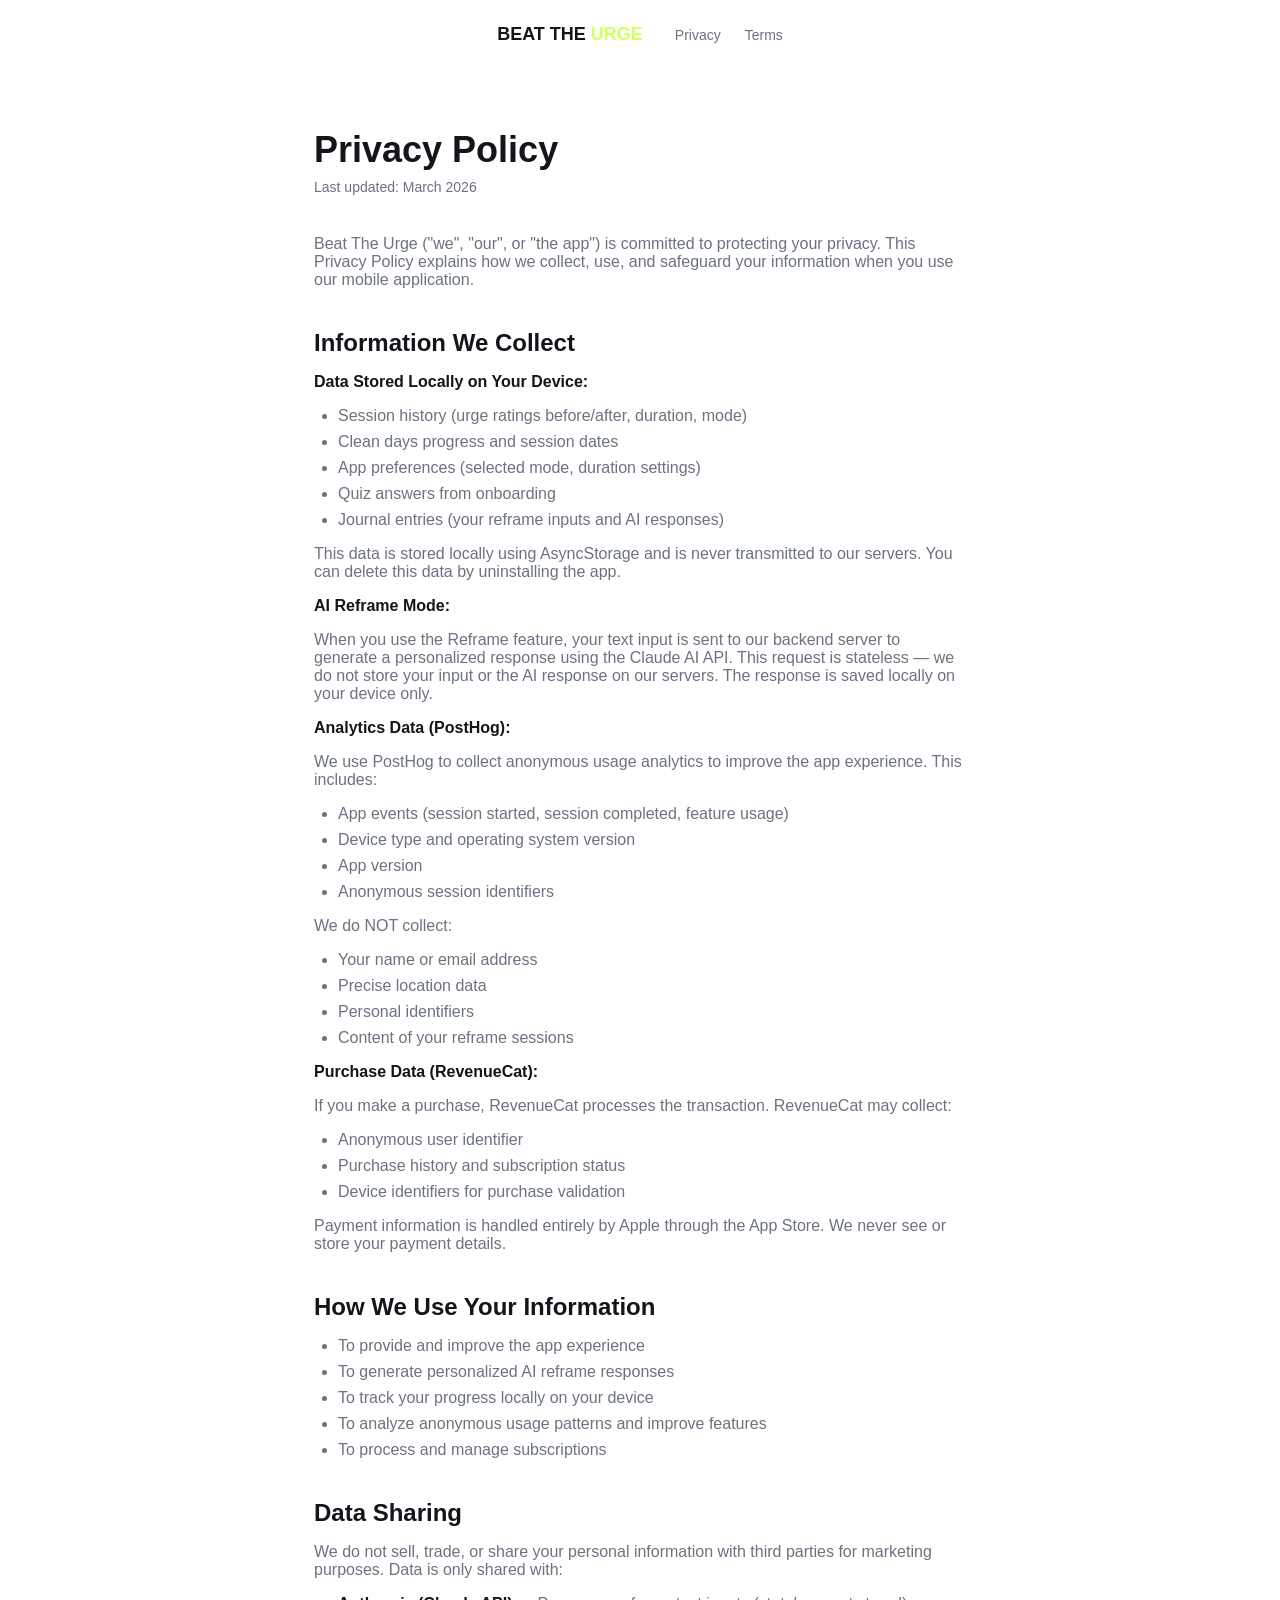
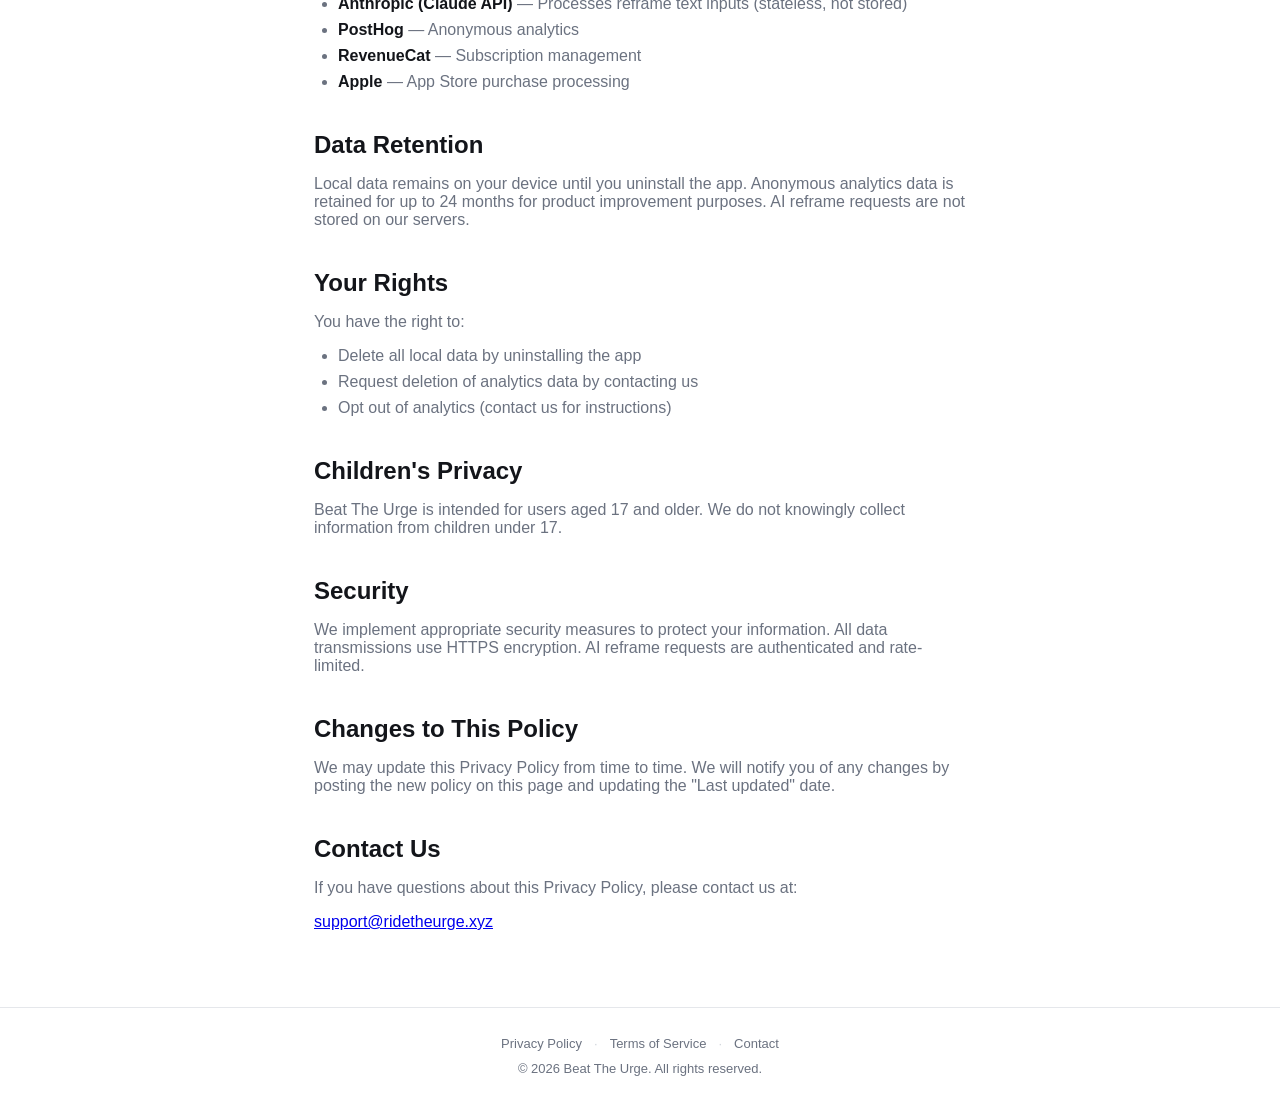
==== commit c6a44a88: "Update Privacy Policy & Terms for March 2026 - Rebrand to Beat The Urge everywhere - Add AI Reframe " ====
--- a/privacy.html
+++ b/privacy.html
@@ -19,7 +19,7 @@
 
   <section class="legal">
     <h1>Privacy Policy</h1>
-    <p class="updated">Last updated: February 2026</p>
+    <p class="updated">Last updated: March 2026</p>
 
     <p>Beat The Urge ("we", "our", or "the app") is committed to protecting your privacy. This Privacy Policy explains how we collect, use, and safeguard your information when you use our mobile application.</p>
 
@@ -28,11 +28,15 @@
     <p><strong>Data Stored Locally on Your Device:</strong></p>
     <ul>
       <li>Session history (urge ratings before/after, duration, mode)</li>
-      <li>Streak and progress data</li>
+      <li>Clean days progress and session dates</li>
       <li>App preferences (selected mode, duration settings)</li>
       <li>Quiz answers from onboarding</li>
+      <li>Journal entries (your reframe inputs and AI responses)</li>
     </ul>
     <p>This data is stored locally using AsyncStorage and is never transmitted to our servers. You can delete this data by uninstalling the app.</p>
+
+    <p><strong>AI Reframe Mode:</strong></p>
+    <p>When you use the Reframe feature, your text input is sent to our backend server to generate a personalized response using the Claude AI API. This request is stateless — we do not store your input or the AI response on our servers. The response is saved locally on your device only.</p>
 
     <p><strong>Analytics Data (PostHog):</strong></p>
     <p>We use PostHog to collect anonymous usage analytics to improve the app experience. This includes:</p>
@@ -47,7 +51,7 @@
       <li>Your name or email address</li>
       <li>Precise location data</li>
       <li>Personal identifiers</li>
-      <li>Content of your sessions</li>
+      <li>Content of your reframe sessions</li>
     </ul>
 
     <p><strong>Purchase Data (RevenueCat):</strong></p>
@@ -62,7 +66,8 @@
     <h2>How We Use Your Information</h2>
     <ul>
       <li>To provide and improve the app experience</li>
-      <li>To track your progress and streaks locally</li>
+      <li>To generate personalized AI reframe responses</li>
+      <li>To track your progress locally on your device</li>
       <li>To analyze anonymous usage patterns and improve features</li>
       <li>To process and manage subscriptions</li>
     </ul>
@@ -70,13 +75,14 @@
     <h2>Data Sharing</h2>
     <p>We do not sell, trade, or share your personal information with third parties for marketing purposes. Data is only shared with:</p>
     <ul>
-      <li><strong>PostHog</strong> - Anonymous analytics (hosted in EU)</li>
-      <li><strong>RevenueCat</strong> - Subscription management</li>
-      <li><strong>Apple</strong> - App Store purchase processing</li>
+      <li><strong>Anthropic (Claude API)</strong> — Processes reframe text inputs (stateless, not stored)</li>
+      <li><strong>PostHog</strong> — Anonymous analytics</li>
+      <li><strong>RevenueCat</strong> — Subscription management</li>
+      <li><strong>Apple</strong> — App Store purchase processing</li>
     </ul>
 
     <h2>Data Retention</h2>
-    <p>Local data remains on your device until you uninstall the app. Anonymous analytics data is retained for up to 24 months for product improvement purposes.</p>
+    <p>Local data remains on your device until you uninstall the app. Anonymous analytics data is retained for up to 24 months for product improvement purposes. AI reframe requests are not stored on our servers.</p>
 
     <h2>Your Rights</h2>
     <p>You have the right to:</p>
@@ -90,7 +96,7 @@
     <p>Beat The Urge is intended for users aged 17 and older. We do not knowingly collect information from children under 17.</p>
 
     <h2>Security</h2>
-    <p>We implement appropriate security measures to protect your information. All data transmissions use HTTPS encryption.</p>
+    <p>We implement appropriate security measures to protect your information. All data transmissions use HTTPS encryption. AI reframe requests are authenticated and rate-limited.</p>
 
     <h2>Changes to This Policy</h2>
     <p>We may update this Privacy Policy from time to time. We will notify you of any changes by posting the new policy on this page and updating the "Last updated" date.</p>
